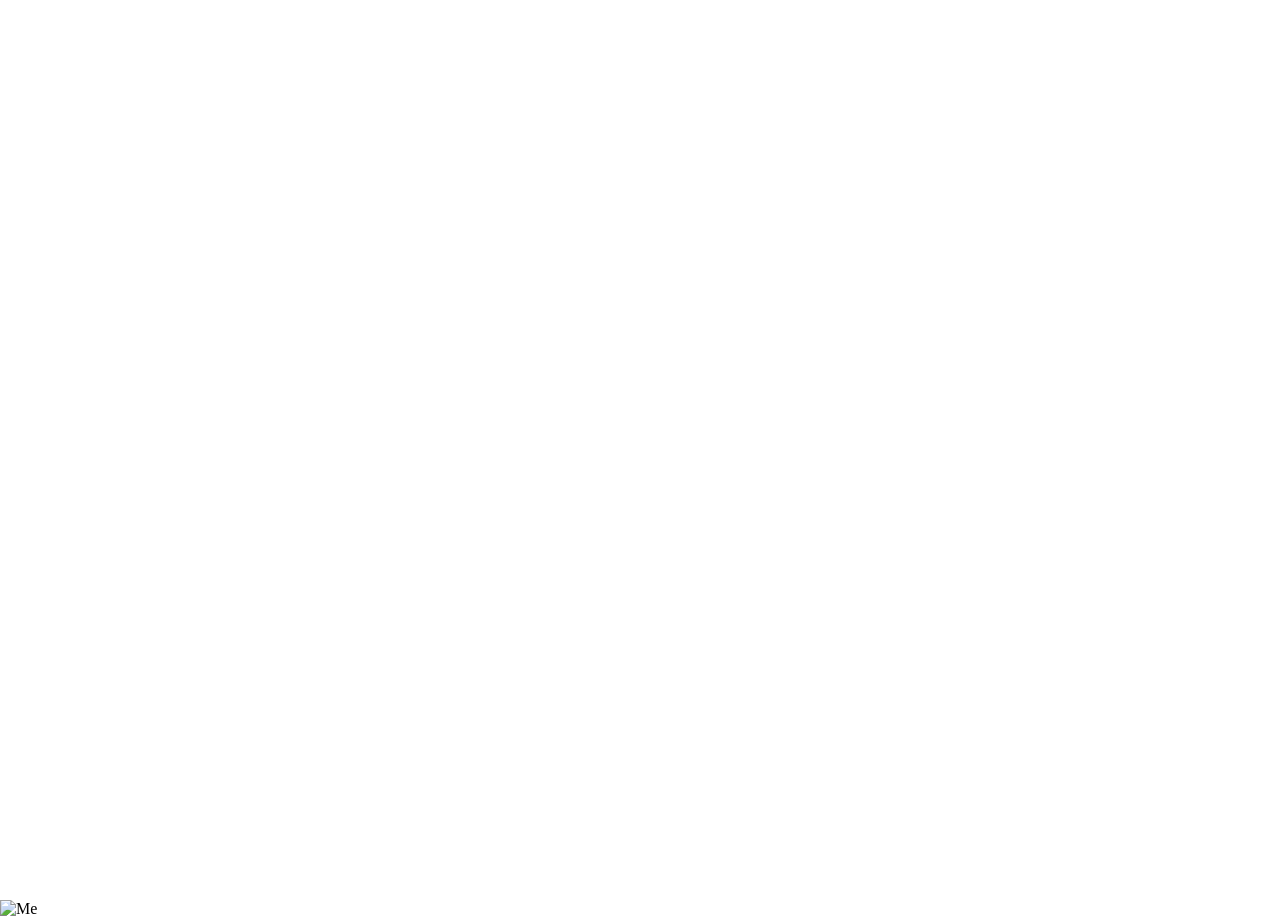
==== index.html @ 92435cbd "Add files via upload" ====
<!DOCTYPE html>
<html lang="en">
<head>
    <meta charset="UTF-8">
    <meta name="viewport" content="width=device-width, initial-scale=1.0">
    <title>Net Art</title>
    <link rel="stylesheet" href="stylsheet.css">
    <style>
        #corner-video {
            position: fixed;
            bottom: 20px;
            right: 20px;
            width: 240px;
            height: 135px;
            border: 2px solid white;
            z-index: 999; /* stays above the full-page link */
        }
    </style>
</head>
<body>
    <a href="Page2.html" id="bg-link"></a>

    <!-- your photo -->
    <img src="your-photo.jpg" alt="Me" style="position: bottom corner; bottom: 20px; right: 280px; width: 135px; z-index: 999;">

    <iframe
        id="corner-video"
        src="https://www.youtube.com/embed/WgjBaXpuSE4?autoplay=1&mute=1&loop=1&playlist=WgjBaXpuSE4"
        title="YouTube video player"
        frameborder="0"
        allow="accelerometer; autoplay; clipboard-write; encrypted-media; gyroscope; picture-in-picture; web-share"
        referrerpolicy="strict-origin-when-cross-origin"
        allowfullscreen>
    </iframe>
</body>
</html>
---- stylsheet.css ----
html, body{
    min-height: 100vh;
    margin: 0;
    padding: 0;
}
html{
    background-image: url("Images/Moab.1.jpg");
    background-repeat: no-repeat;
    background-size: 110vh;
    background-position: center;
    background-attachment: fixed;
}
#borderimg1{
    border: 1in;
    padding: 2px;
    border-image: url(Images/Moab.1.jpg) 50 round;
    border-color: darkorange;
}
#bg-link {
    display: flex;
    justify-content: center;
    align-items: center;
    width: 100%;
    min-height: 100vh;
    text-decoration: none;
    color: white;
    font-family: monospace;
}
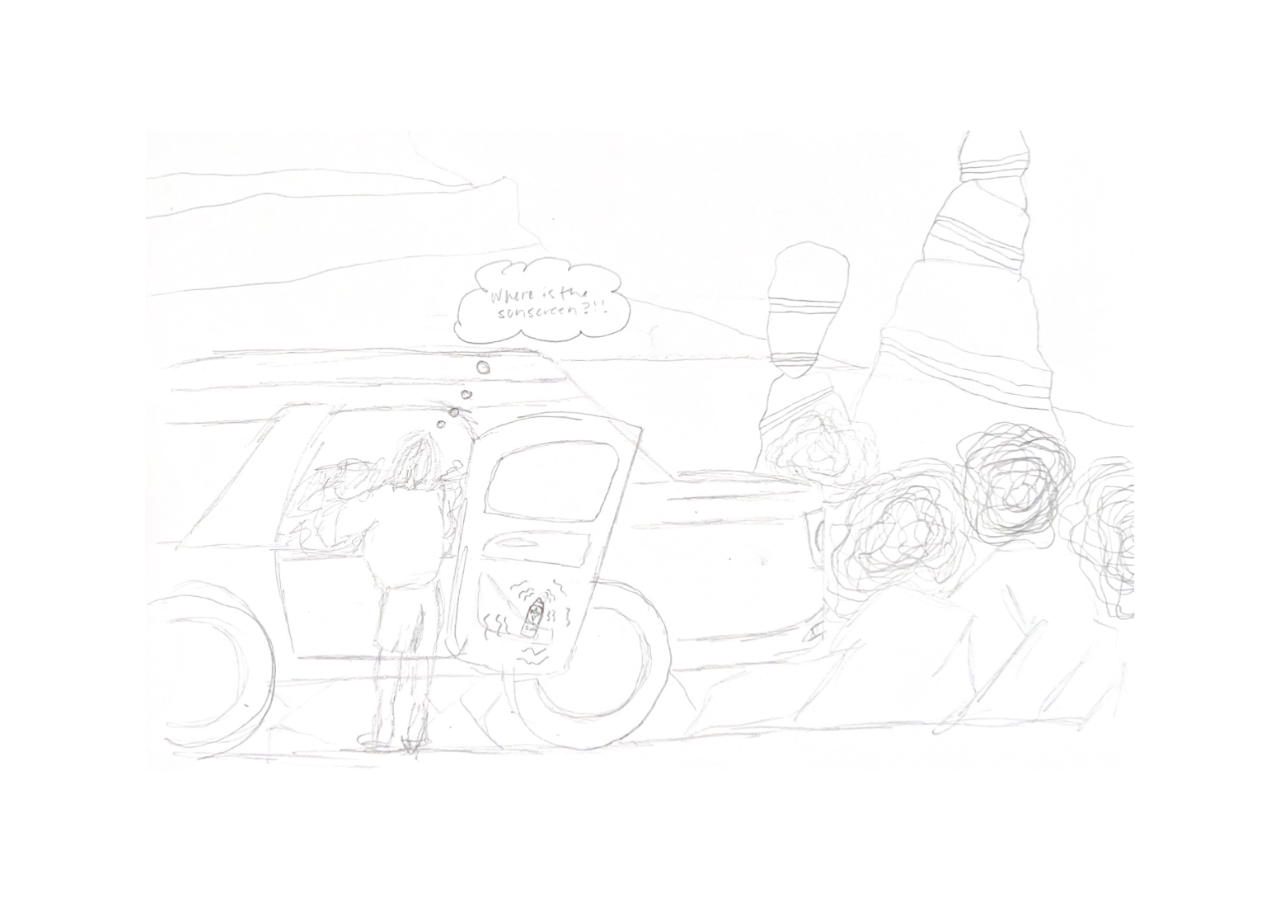
==== commit e337c5db: "Add files via upload" ====
--- a/index.html
+++ b/index.html
@@ -5,13 +5,14 @@
     <meta name="viewport" content="width=device-width, initial-scale=1.0">
     <title>Net Art</title>
     <link rel="stylesheet" href="stylsheet.css">
+    <link rel="stylesheet" href="wiggle.css">
     <style>
         #corner-video {
             position: fixed;
             bottom: 20px;
             right: 20px;
-            width: 240px;
-            height: 135px;
+            width: 160px;
+            height: 90px;
             border: 2px solid white;
             z-index: 999; /* stays above the full-page link */
         }
@@ -20,18 +21,20 @@
 <body>
     <a href="Page2.html" id="bg-link"></a>
 
-    <!-- your photo -->
-    <img src="your-photo.jpg" alt="Me" style="position: bottom corner; bottom: 20px; right: 280px; width: 135px; z-index: 999;">
+    <div class="stage" style="--bg-w: 2401; --bg-h: 1554; --x: 34.152%; --y: 69.884%; --w: 8.996%;">
+        <a href="Page2.html" class="wiggle"><img src="Wiggle1.png" alt="Sunscreen bottle"></a>
+    </div>
 
     <iframe
         id="corner-video"
-        src="https://www.youtube.com/embed/WgjBaXpuSE4?autoplay=1&mute=1&loop=1&playlist=WgjBaXpuSE4"
+        src="https://www.youtube.com/embed/WgjBaXpuSE4?enablejsapi=1&autoplay=1&mute=1&loop=1&playlist=WgjBaXpuSE4"
         title="YouTube video player"
         frameborder="0"
         allow="accelerometer; autoplay; clipboard-write; encrypted-media; gyroscope; picture-in-picture; web-share"
         referrerpolicy="strict-origin-when-cross-origin"
         allowfullscreen>
     </iframe>
+
+    <script src="video.js"></script>
 </body>
 </html>
-
--- a/stylsheet.css
+++ b/stylsheet.css
@@ -4,17 +4,11 @@
     padding: 0;
 }
 html{
-    background-image: url("Images/Moab.1.jpg");
+    background-image: url("Moab.1.jpg");
     background-repeat: no-repeat;
     background-size: 110vh;
     background-position: center;
     background-attachment: fixed;
-}
-#borderimg1{
-    border: 1in;
-    padding: 2px;
-    border-image: url(Images/Moab.1.jpg) 50 round;
-    border-color: darkorange;
 }
 #bg-link {
     display: flex;
@@ -25,4 +19,4 @@
     text-decoration: none;
     color: white;
     font-family: monospace;
-}+}
--- a/wiggle.css
+++ b/wiggle.css
@@ -0,0 +1,46 @@
+/* Shared wiggle animation for every page.
+
+   .stage is an invisible box that sits exactly on top of the background
+   drawing (same 110vh width, same centering), so anything placed inside it
+   with percentages lines up with the drawing at any window size.
+
+   Each page sets its own numbers on the .stage element:
+     --bg-w / --bg-h : pixel size of that page's Moab background image
+     --x / --y / --w : where the wiggling piece goes, and how wide it is,
+                       as a percentage of the background drawing            */
+
+.stage {
+    position: fixed;
+    left: 50%;
+    top: 50%;
+    width: 110vh;
+    aspect-ratio: var(--bg-w) / var(--bg-h);
+    transform: translate(-50%, -50%);
+    pointer-events: none; /* clicks pass through to the full-page link */
+    z-index: 5;
+}
+
+.wiggle {
+    position: absolute;
+    left: var(--x);
+    top: var(--y);
+    width: var(--w);
+    pointer-events: auto;
+    transform-origin: center;
+    mix-blend-mode: multiply; /* hides the paper edges of the cut-out */
+    animation: wiggle 0.12s ease-in-out infinite alternate;
+}
+
+.wiggle:hover {
+    animation-duration: 0.05s; /* even faster under the mouse */
+}
+
+.wiggle img {
+    display: block;
+    width: 100%;
+}
+
+@keyframes wiggle {
+    from { transform: rotate(-12deg); }
+    to   { transform: rotate(12deg); }
+}
